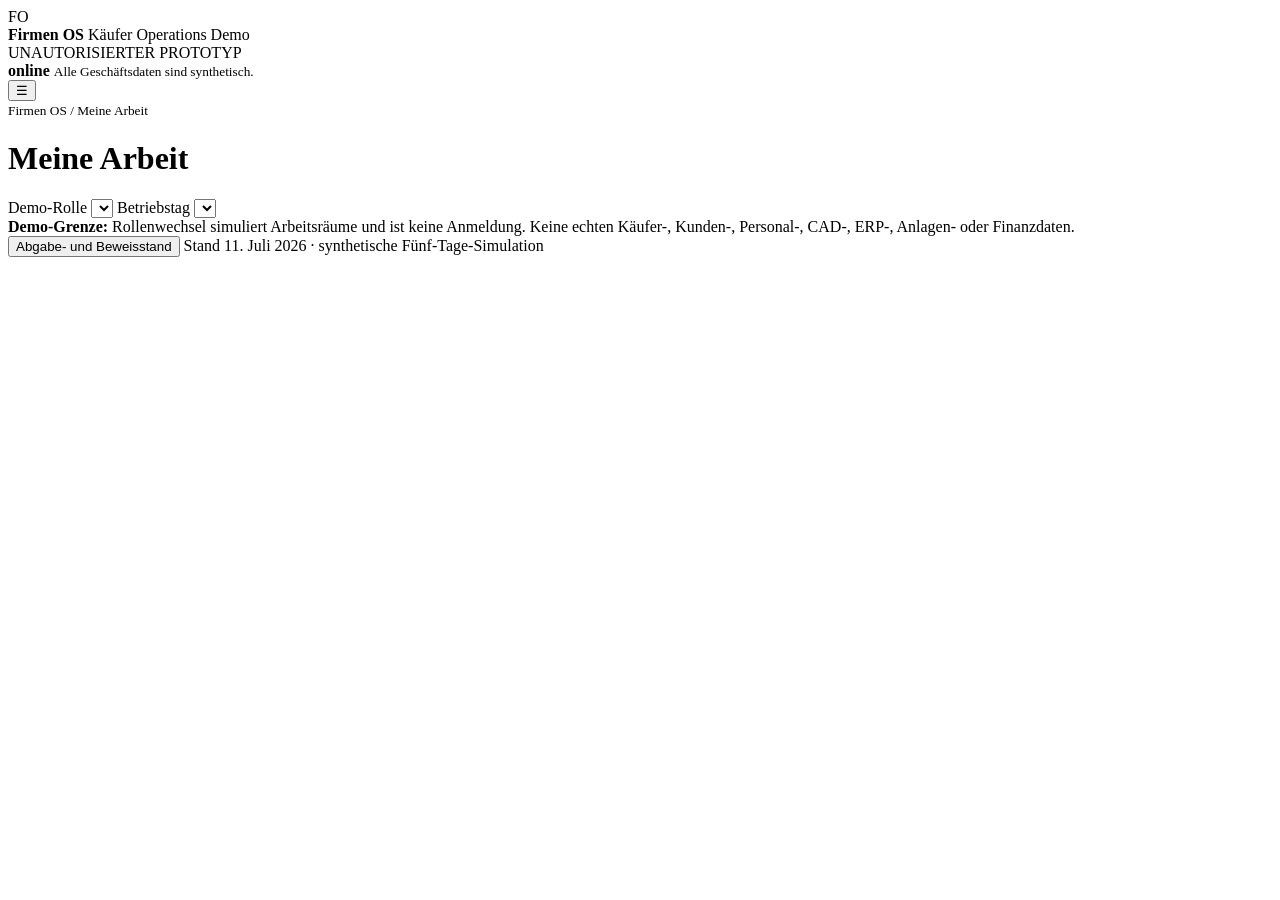
==== firmen-os-kaeufer-demo/index.html @ 998f9a32 "feat: add standalone Käufer submission app shell" ====
<!doctype html>
<html lang="de">
<head>
  <meta charset="utf-8">
  <meta name="viewport" content="width=device-width,initial-scale=1,viewport-fit=cover">
  <meta name="theme-color" content="#0b1118">
  <meta name="description" content="Unautorisierter, synthetischer Firmen-OS-Branchenprototyp für einen Zugangstechnik-, Fertigungs-, Montage- und Servicebetrieb.">
  <meta name="robots" content="noindex,nofollow">
  <title>Firmen OS · Käufer Operations Demo</title>
  <link rel="manifest" href="./manifest.webmanifest">
  <link rel="icon" href="./icon.svg" type="image/svg+xml">
  <link rel="stylesheet" href="./styles.css">
</head>
<body>
  <noscript>Diese Demo benötigt JavaScript. Selbst Firmenbetriebssysteme können ohne Strom und Logik erstaunlich wenig.</noscript>
  <div class="app-shell">
    <aside class="sidebar" id="sidebar">
      <div class="brand">
        <div class="brand-mark">FO</div>
        <div>
          <strong>Firmen OS</strong>
          <span>Käufer Operations Demo</span>
        </div>
      </div>
      <div class="prototype-badge">UNAUTORISIERTER PROTOTYP</div>
      <nav id="role-nav" aria-label="Rollenabhängige Navigation"></nav>
      <div class="sidebar-meta">
        <span class="status-dot" id="connection-dot"></span>
        <strong id="connection-label">online</strong>
        <small>Alle Geschäftsdaten sind synthetisch.</small>
      </div>
    </aside>

    <main class="main">
      <header class="topbar">
        <button class="icon-button mobile-only" id="menu-button" aria-label="Navigation öffnen">☰</button>
        <div class="page-heading">
          <small id="breadcrumb">Firmen OS / Meine Arbeit</small>
          <h1 id="page-title">Meine Arbeit</h1>
        </div>
        <div class="top-controls">
          <label>
            <span>Demo-Rolle</span>
            <select id="role-select"></select>
          </label>
          <label>
            <span>Betriebstag</span>
            <select id="day-select"></select>
          </label>
          <button class="install-button" id="install-button" hidden>App installieren</button>
        </div>
      </header>

      <section class="safety-banner">
        <strong>Demo-Grenze:</strong>
        Rollenwechsel simuliert Arbeitsräume und ist keine Anmeldung. Keine echten Käufer-, Kunden-, Personal-, CAD-, ERP-, Anlagen- oder Finanzdaten.
      </section>

      <section class="content" id="content" aria-live="polite"></section>

      <footer class="footer">
        <button id="submission-button">Abgabe- und Beweisstand</button>
        <span>Stand 11. Juli 2026 · synthetische Fünf-Tage-Simulation</span>
      </footer>
    </main>
  </div>
  <script src="./app.js" defer></script>
</body>
</html>
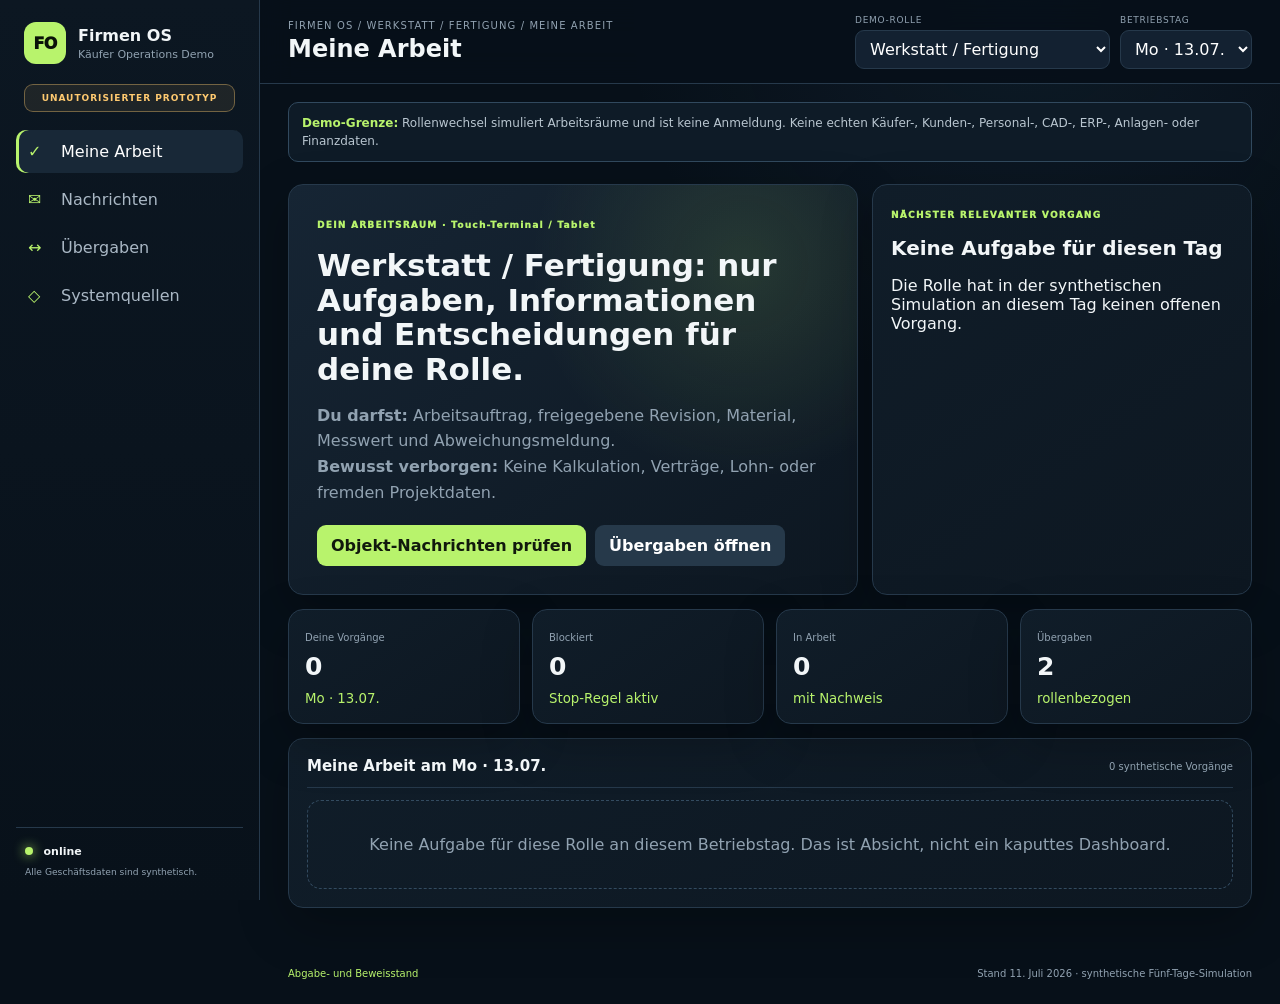
==== commit 84703614: "fix: load truth-audited submission view" ====
--- a/firmen-os-kaeufer-demo/index.html
+++ b/firmen-os-kaeufer-demo/index.html
@@ -65,5 +65,6 @@
     </main>
   </div>
   <script src="./app.js" defer></script>
+  <script src="./truth-audit.js" defer></script>
 </body>
 </html>
--- a/firmen-os-kaeufer-demo/styles.css
+++ b/firmen-os-kaeufer-demo/styles.css
@@ -0,0 +1 @@
+:root{--bg:#071019;--side:#0b151f;--panel:#101d29;--panel2:#152635;--line:#26394b;--text:#f2f6f8;--muted:#91a2b1;--lime:#b8f36c;--amber:#ffca70;--red:#ff858d;--blue:#80c7ff;--shadow:0 18px 50px rgba(0,0,0,.25)}*{box-sizing:border-box}html{background:var(--bg);color:var(--text);font-family:Inter,ui-sans-serif,system-ui,-apple-system,BlinkMacSystemFont,"Segoe UI",sans-serif}body{margin:0;min-height:100vh;background:radial-gradient(circle at 80% 0,rgba(67,116,154,.1),transparent 28%),var(--bg)}button,select{font:inherit}button{cursor:pointer}.app-shell{min-height:100vh}.sidebar{position:fixed;inset:0 auto 0 0;width:260px;padding:22px 16px;background:linear-gradient(180deg,#0c1722,#08111a);border-right:1px solid var(--line);display:flex;flex-direction:column;z-index:30}.brand{display:flex;align-items:center;gap:12px;padding:0 8px 20px}.brand-mark{width:42px;height:42px;border-radius:12px;background:var(--lime);color:#0a1208;font-weight:950;display:grid;place-items:center;letter-spacing:-.05em}.brand strong,.brand span{display:block}.brand span{font-size:11px;color:var(--muted);margin-top:3px}.prototype-badge{margin:0 8px 18px;padding:8px 10px;border:1px solid rgba(255,202,112,.38);border-radius:9px;background:rgba(255,202,112,.08);color:var(--amber);font-size:9px;font-weight:900;letter-spacing:.11em;text-align:center}.role-nav{display:grid;gap:5px}.role-nav button{border:0;background:transparent;color:#aab8c5;border-radius:10px;padding:12px;text-align:left;display:flex;align-items:center;gap:11px}.role-nav button:hover,.role-nav button.active{background:#182837;color:#fff;box-shadow:inset 3px 0 var(--lime)}.role-nav button span{width:22px;color:var(--lime)}.sidebar-meta{margin-top:auto;border-top:1px solid var(--line);padding:17px 9px 0;font-size:11px}.sidebar-meta small{display:block;color:var(--muted);margin-top:7px;line-height:1.45}.status-dot{display:inline-block;width:8px;height:8px;border-radius:50%;background:var(--lime);box-shadow:0 0 12px var(--lime);margin-right:7px}.status-dot.offline{background:var(--amber);box-shadow:none}.main{margin-left:260px;min-height:100vh}.topbar{position:sticky;top:0;z-index:20;display:flex;align-items:center;gap:18px;min-height:84px;padding:14px 28px;border-bottom:1px solid var(--line);background:rgba(7,16,25,.92);backdrop-filter:blur(16px)}.page-heading small{display:block;color:var(--muted);font-size:10px;text-transform:uppercase;letter-spacing:.11em}.page-heading h1{margin:4px 0 0;font-size:24px}.top-controls{margin-left:auto;display:flex;align-items:end;gap:10px}.top-controls label{display:grid;gap:5px}.top-controls label span{font-size:9px;color:var(--muted);text-transform:uppercase;letter-spacing:.08em}.top-controls select,.install-button{min-height:39px;border-radius:9px;border:1px solid var(--line);background:#132131;color:#fff;padding:8px 10px}.install-button{border:0;background:var(--lime);color:#11190d;font-weight:900}.icon-button{border:0;background:transparent;color:#fff;font-size:22px}.mobile-only{display:none}.safety-banner{margin:18px 28px 0;padding:11px 13px;border:1px solid #31495e;border-radius:10px;background:#0e1b27;color:#b9c6d0;font-size:12px;line-height:1.5}.safety-banner strong{color:var(--lime)}.content{max-width:1480px;margin:auto;padding:22px 28px 44px}.hero-grid,.two-col{display:grid;grid-template-columns:1.5fr 1fr;gap:14px}.hero-card,.panel,.metric,.work-card,.handoff-card,.source-card{border:1px solid var(--line);background:linear-gradient(145deg,var(--panel),#0d1721);border-radius:15px;box-shadow:var(--shadow)}.hero-card{padding:28px;background:radial-gradient(circle at 80% 20%,rgba(184,243,108,.12),transparent 38%),linear-gradient(145deg,#162534,#0d1721)}.eyebrow{font-size:9px;font-weight:950;letter-spacing:.14em;color:var(--lime)}.hero-card h2{font-size:31px;line-height:1.12;margin:16px 0 10px;max-width:760px}.hero-card p{color:var(--muted);line-height:1.6;max-width:760px}.hero-actions{display:flex;gap:9px;flex-wrap:wrap;margin-top:20px}.primary,.secondary{border:0;border-radius:9px;padding:11px 14px;font-weight:850}.primary{background:var(--lime);color:#11190d}.secondary{background:#26394a;color:#fff}.focus-card{padding:22px}.focus-card h3{font-size:20px;margin:14px 0 8px}.focus-card small{color:var(--muted)}.metrics{display:grid;grid-template-columns:repeat(4,1fr);gap:12px;margin:14px 0}.metric{padding:16px}.metric span{font-size:10px;color:var(--muted)}.metric strong{display:block;font-size:25px;margin:7px 0}.metric small{color:var(--lime)}.panel{padding:18px}.panel-head{display:flex;justify-content:space-between;gap:14px;align-items:center;padding-bottom:12px;margin-bottom:12px;border-bottom:1px solid var(--line)}.panel-head h3{margin:0;font-size:15px}.panel-head span{font-size:10px;color:var(--muted)}.work-list,.handoff-list,.source-grid,.message-list{display:grid;gap:10px}.work-card,.handoff-card,.source-card{padding:15px;background:var(--panel2)}.work-top,.meta-row,.handoff-top{display:flex;justify-content:space-between;gap:12px;align-items:center}.work-card h3,.handoff-card h3,.source-card h3{font-size:15px;margin:12px 0 8px}.work-card p,.handoff-card p,.source-card p{font-size:11px;color:var(--muted);line-height:1.55}.work-meta{display:grid;grid-template-columns:repeat(4,1fr);gap:8px;margin-top:14px}.work-meta div{padding:9px;border-radius:9px;background:#0d1924}.work-meta span{display:block;font-size:8px;color:var(--muted);text-transform:uppercase;letter-spacing:.07em}.work-meta strong{display:block;font-size:10px;margin-top:4px}.pill{display:inline-flex;align-items:center;width:max-content;border-radius:999px;padding:5px 8px;font-size:8px;font-weight:900;text-transform:uppercase;letter-spacing:.05em}.priority-high,.status-blocked{background:#3c1f27;color:#ff9ea6}.priority-medium,.status-waiting{background:#3a2e18;color:#ffd17c}.priority-low,.status-open{background:#1b3045;color:#9bcfff}.status-running{background:#263919;color:var(--lime)}.status-done{background:#1b3826;color:#9be7b0}.timeline{display:grid;gap:9px}.timeline-step{display:grid;grid-template-columns:28px 1fr auto;gap:11px;align-items:center;padding:10px 0;border-bottom:1px solid #213143}.timeline-step:last-child{border:0}.timeline-step b{width:28px;height:28px;border-radius:50%;display:grid;place-items:center;background:#1d2d3a;color:var(--lime);font-size:11px}.timeline-step strong,.timeline-step small{display:block}.timeline-step small{color:var(--muted);margin-top:3px}.message{padding:13px;border:1px solid #294054;border-radius:11px;background:#111f2c}.message strong,.message small{display:block}.message small{color:var(--muted);margin-top:5px}.source-grid{grid-template-columns:repeat(2,1fr)}.source-card code{display:inline-block;margin-top:8px;color:var(--lime);font-size:10px}.rule-list{padding-left:20px;margin:0}.rule-list li{padding:9px 0;border-bottom:1px solid #223243;color:#c4ced7;font-size:12px;line-height:1.45}.empty{padding:34px;border:1px dashed #334b60;border-radius:14px;color:var(--muted);text-align:center}.footer{display:flex;justify-content:space-between;gap:14px;align-items:center;padding:16px 28px 25px;color:var(--muted);font-size:10px}.footer button{border:0;background:transparent;color:var(--lime);padding:0}.submission-grid{display:grid;grid-template-columns:repeat(3,1fr);gap:12px}.submission-card{border:1px solid var(--line);border-radius:13px;padding:17px;background:#111f2c}.submission-card h3{margin:0 0 8px;font-size:14px}.submission-card p{margin:0;color:var(--muted);font-size:11px;line-height:1.5}.proof{color:var(--lime)!important}.open-proof{color:var(--amber)!important}@media(max-width:1100px){.hero-grid,.two-col{grid-template-columns:1fr}.metrics{grid-template-columns:repeat(2,1fr)}.work-meta{grid-template-columns:repeat(2,1fr)}.submission-grid{grid-template-columns:1fr 1fr}}@media(max-width:760px){.sidebar{transform:translateX(-100%);transition:.2s}.sidebar.open{transform:translateX(0);box-shadow:20px 0 70px #000}.main{margin-left:0}.mobile-only{display:block}.topbar{padding:12px 14px;flex-wrap:wrap}.top-controls{width:100%;margin-left:0;display:grid;grid-template-columns:1fr 1fr}.top-controls .install-button{grid-column:1/-1}.safety-banner{margin:12px 14px 0}.content{padding:16px 14px 35px}.hero-card h2{font-size:24px}.metrics,.source-grid,.submission-grid{grid-template-columns:1fr}.work-meta{grid-template-columns:1fr}.footer{padding:14px;align-items:flex-start;flex-direction:column}.page-heading h1{font-size:20px}}
